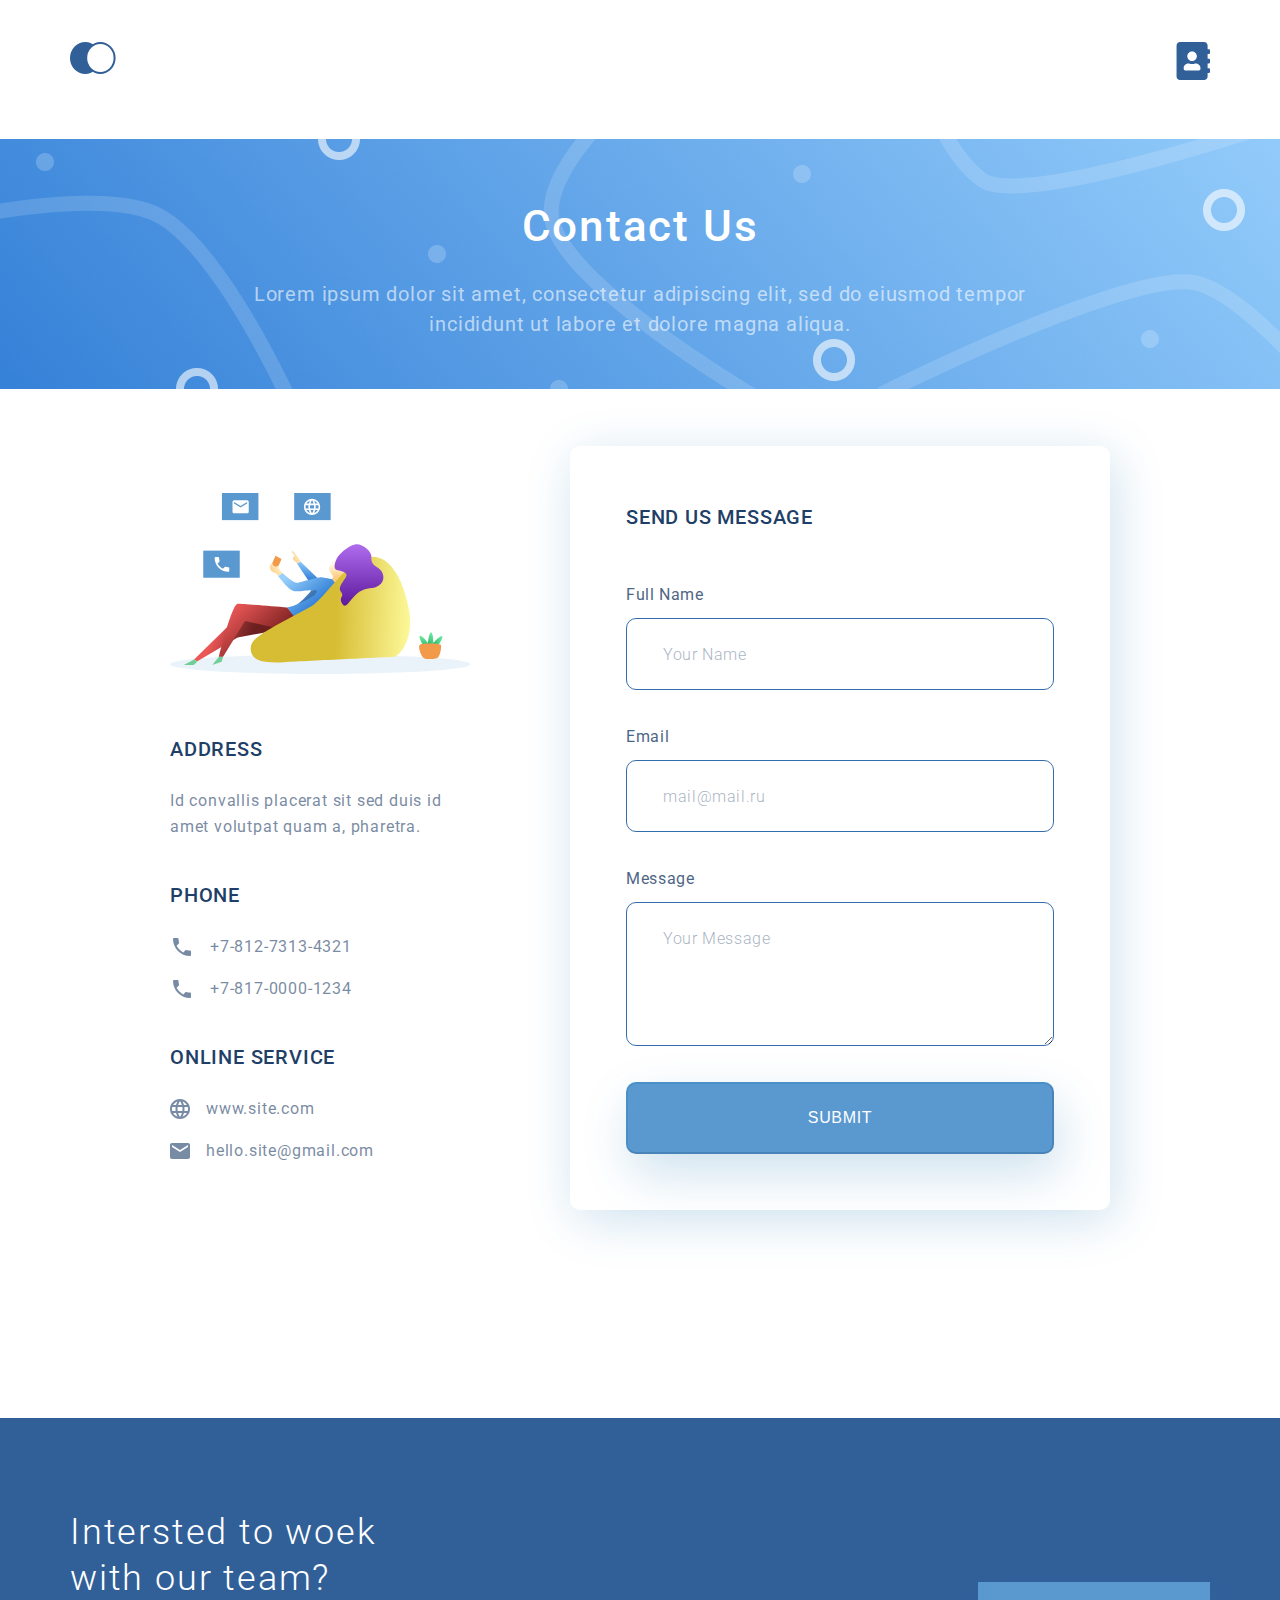
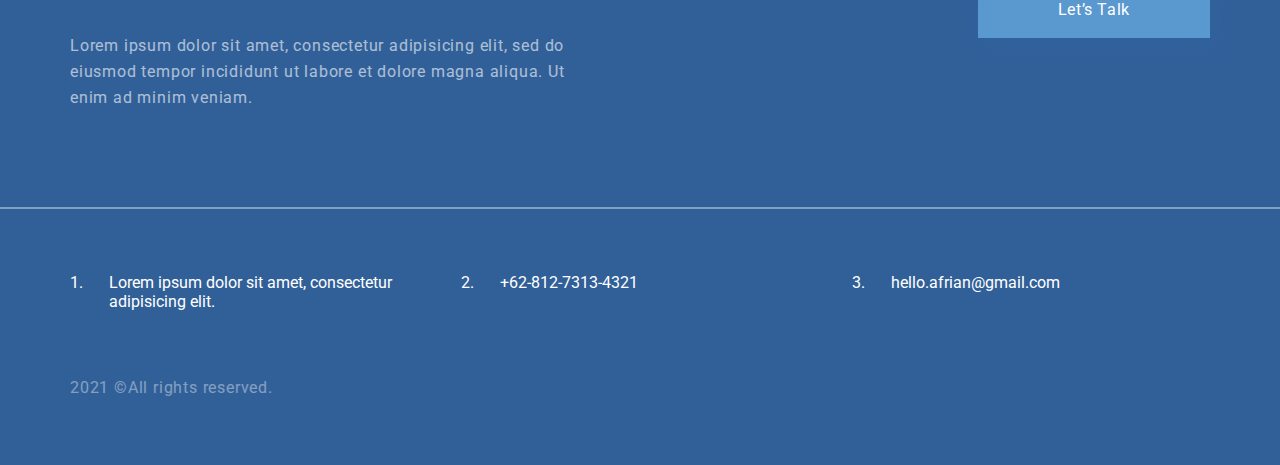
==== contacts.html @ 85115901 "31.03.2021" ====
<!DOCTYPE html>
<html lang="en">
<head>
    <meta charset="UTF-8">
    <meta http-equiv="X-UA-Compatible" content="IE=edge">
    <meta name="viewport" content="width=device-width, initial-scale=1.0">

    <title>GB course</title>

    <link rel="preconnect" href="https://fonts.gstatic.com">
    <link href="https://fonts.googleapis.com/css2?family=Roboto:wght@300;400;500&display=swap" rel="stylesheet">
    <link rel="stylesheet" href="style.css">
</head>
<body>
    <div class="wrapper">
        <div class="content">
            <ul class="header container">
                <li><a href="index.html"><img src="img/logo.svg" alt="logo"></a></li>
                <li><a href="contacts.html"><img src="img/contacts.svg" alt="contacts"></a></li>
            </ul>
            <div class="contact_banner">
                <h2 class="contacts__heading">Contact Us</h2>
                <p class="contact__banner-text">Lorem ipsum dolor sit amet, consectetur adipiscing elit, sed do&nbsp;eiusmod tempor incididunt ut labore et dolore magna aliqua.</p>    
            </div>
                    
            <div class="connection contacts__container">
                <div class="connection__contacts">
                    <div class="connection__info">
                        <img class="contacts-img" src="img/contacts-img.svg" alt="contacts img">
                        <div class="info_plate">                    
                            <h4 class="heading-mini connection__heading-mini">Address</h4>
                            <p class="text">Id convallis placerat sit sed duis id amet volutpat quam a, pharetra.</p>
                        </div>
            
                        <div class="info_plate">                    
                            <h4 class="heading-mini connection__heading-mini">Phone</h4>
                            <ul class="info_plate__list">
                                <li><a  class="text" href="tel:+781273134321"><img src="img/ic_phone_24px.svg" alt="phone">+7-812-7313-4321</a></li>
                                <li><a  class="text" href="tel:+781700001234"><img src="img/ic_phone_24px.svg" alt="phone">+7-817-0000-1234</a></li>
                            </ul>
                        </div>
            
                        <div class="info_plate">                    
                            <h4 class="heading-mini connection__heading-mini">Online service</h4>
                            <ul class="info_plate__list">
                                <li><a  class="text" href="https://geekbrains.ru/" target="_blank"><img src="img/ic_internet.svg" alt="internet image"> www.site.com</a></li>
                                <li><a  class="text" href="mailto:hello.site@gmail.com"><img src="img/ic_email.svg" alt="email image">hello.site@gmail.com</a></li>
                            </ul>        
                        </div>
                    </div>
                    <div class="connection__msg">
                        <form>
                            <h4 class="heading-mini connection__heading-mini">Send us message</h4>
                            <p class="input__label">Full Name</p>
                            <input type="text" required class="input-field" placeholder="Your Name">
                            <p class="input__label">Email</p>
                            <input type="email" required class="input-field" placeholder="mail@mail.ru">
                            <p class="input__label">Message</p>
                            <textarea name="message" id="message" class="input-field" cols="30" rows="10" placeholder="Your Message"></textarea>
                            <button type="submit" class="btn-submit">submit</button>    
                        </form>        
                    </div>    
                </div>
                <div class="map">
                    <script type="text/javascript" charset="utf-8" async src="https://api-maps.yandex.ru/services/constructor/1.0/js/?um=constructor%3Acd5c2c2eaf761f3cd40308abb6741790ad85ade88349284d6545c039265ca2d9&amp;width=100%25&amp;height=480&amp;lang=ru_RU&amp;scroll=true"></script>
                </div>
            </div>
        </div>
        <div class="footer">
            <div class="interested container">
                <div class="interested__content">
                    <h3 class="heading-3 footer__heading">Intersted to woek with our team?</h3>
                    <p class="text footer__text">Lorem ipsum dolor sit amet, consectetur adipisicing elit, sed do eiusmod tempor incididunt ut labore et dolore magna aliqua. Ut enim ad minim veniam.</p>    
                </div>
                <a href="#" class="home__button footer__button">Let’s Talk</a>
            </div>
            <hr>
            <div class="footer-contacts container">
                <ol class="footer__list">
                    <li>Lorem ipsum dolor sit amet, consectetur adipisicing elit.</li>
                    <li>+62-812-7313-4321</li>
                    <li>hello.afrian@gmail.com</li>
                </ol>
                <div class="rights">
                    <p class="text rights__text">2021 &copy;All rights reserved.</p>        
                </div>
            </div>
        </div>
    </div>
</body>
</html>
---- style.css ----
* {
    margin: 0;
    padding: 0;
}

body {
    font-family: 'Roboto', sans-serif;
}

.wrapper {
    display: flex;
    flex-direction: column;
    min-height: 100vh;
}

.content {
    flex-grow: 1;
}

.home__heading {
    font-size: 64px;
    font-weight: 300;
    line-height: 74px;
    letter-spacing: 0.04em;
    color: #1F3F68;
    width: 510px;
    margin-bottom: 34px;
}

.contacts__heading {
    font-weight: 500;
    font-size: 44px;
    line-height: 74px;
    text-align: center;
    letter-spacing: 0.04em;
    color: #FFFFFF;
    padding-bottom: 16px;
}

.heading-3 {
    font-size: 36px;
    font-weight: 300;
    line-height: 46px;
    text-align: center;
    letter-spacing: 0.05em;
    color: #000000;
}

.heading-mini {
    font-size: 20px;
    line-height: 30px;
    letter-spacing: 0.05em;
    color: #1F3F68;
    padding-bottom: 14px;
}

.text {
    font-size: 16px;
    line-height: 26px;
    letter-spacing: 0.05em;
    color: #1F3F68;
    opacity: 0.6;
}

.contact_banner {
    padding-left: calc(50% - 390px);
    padding-right: calc(50% - 390px);
    margin-top: 55px;
    display: flex;
    flex-direction: column;
    justify-content: center;
}

.contact__banner-text {
    font-size: 20px;
    line-height: 30px;
    text-align: center;
    letter-spacing: 0.04em;
    color: rgba(255, 255, 255, 0.6);
}

.container {
    max-width: 1140px;
    margin: 0 auto;
}

.contacts__container {
    width: 940px;
    margin: 0 auto;
}

.home {
    min-height: 768px;
    background: linear-gradient(0deg, #EBF3FB 8.84%, rgba(152, 195, 232, 0) 31.12%);
}

.home__box {
    display: flex;
    flex-direction: column;
}

.header {
    display: flex;
    justify-content: space-between;
    list-style: none;
    padding-top: 42px;
}

.banner {
    padding-top: 105px;
    padding-bottom: 190px;
    flex-grow: 1;
    background-image: url(img/home__bg.png);
    background-repeat: no-repeat;
    background-size: 48%;
    background-position: right 112px;
}

.banner__text {
    width: 425px;
}

.home__button {
    font-size: 16px;
    line-height: 26px;
    text-align: center;
    letter-spacing: 0.04em;
    color: #FFFFFF;
    text-decoration: none;
    background: #5A98D0;
    box-shadow: 5px 10px 20px rgba(53, 110, 173, 0.2);
    border-radius: 10px;
    margin-top: 71px;
    padding: 15px 50px;
    display: inline-block;
}

.home__button:hover,
.btn-submit:hover {
    color: #1F3F68;
    box-shadow: 0px 4px 0px rgba(31, 63, 104, 0.8);
    background-image: linear-gradient(bottom, rgba(0, 0, 0, 0), rgba(0, 0, 0, 0.4));

}

.what-we-do {
    padding-top: 64px;
}

.board {
    display: flex;
    justify-content: space-between;
    padding-top: 64px;
    padding-bottom: 64px;
}

.card {
    width: 359px;
    padding: 44px 32px;
    box-sizing: border-box;
    background: #FFFFFF;
    box-shadow: 5px 20px 50px rgba(16, 112, 177, 0.2);
    border-radius: 10px;
    display: flex;
    flex-direction: column;
}

.card__img {
    align-self: center;
    height: 120px;
    margin-bottom: 51px;
}

.card__text {
    margin-bottom: 28px;
}

.card__link {
    font-size: 14px;
    line-height: 30px;
    letter-spacing: 0.05em;
    color: #5A98D0;
    text-decoration: none;
    display: flex;
    margin-top: auto;
}

.card__link-arrow {
    margin-left: 20px;
}

.project {
    padding-bottom: 112px;
}

.project__text {
    text-align: center;
    color: #222222;
    opacity: 1;
    width: 65%;
    margin: 32px auto 64px;
}

.project__parent {
    display: flex;
    justify-content: space-between;
    margin-top: 32px;
}

.project__item {
    position: relative;
    flex-grow: 1;
}

.project__item-margin {
    margin-right: 32px;
}

.project__img {
    width: 100%;
}

.project__title {
    font-size: 32px;
    line-height: 46px;
    text-align: right;
    letter-spacing: 0.05em;
    color: #FFFFFF;
    position: absolute;
    top: 64px;
    right: 64px;
}

.project__title-left {
    top: 32px;
    left: 32px;
    text-align: left;
    right: auto;
}

.interested {
    display: flex;
    justify-content: space-between;
    align-items: center;
    margin-bottom: 96px;
}

.interested__content {
    width: 495px;
}

.footer {
    background: #316099;
    padding-top: 91px;
}

.footer__heading {
    text-align: left;
    width: 340px;
    color: #FFFFFF;
    padding-bottom: 32px;
}

.footer__button {
    padding: 15px 80px;
    border-radius: 0;
    margin-top: 0;
}

hr {
    border: 1px solid #FFFFFF;
    opacity: 0.4;
}

.footer__text {
    color: #FFFFFF;
}

.footer-contacts {
    padding-top: 64px;
    padding-bottom: 64px;
}

.footer__list {
    display: flex;
    justify-content: space-between;
    padding-bottom: 64px;
    color: #FFFFFF;
    counter-reset: item;
}

.footer__list li {
    list-style: none;
    padding-left: 39px;
    width: 319px;
}

.footer__list li:before {
    counter-increment: item;
    content: counter(item) ".";
    position: absolute;
    margin-left: -39px;
}

.rights__text {
    color: #FFFFFF;
    opacity: 0.4;
}

.contact_banner {
    min-height: 250px;
    background-image: url(img/Contacts_bg.png);
    background-repeat: no-repeat;
    background-position: center;
    margin-bottom: 57px;
}

.connection__contacts {
    display: flex;
    justify-content: space-between;
    align-items: center;
    margin-bottom: 96px;
}

.connection__heading-mini {
    text-transform: uppercase;
    font-weight: 500;
    letter-spacing: 0.04em;
    padding-bottom: 0;
    margin-bottom: 24px;
}

.connection__info {
    width: 300px;
    margin-right: 100px;
}

.info_plate {
    margin-bottom: 40px;
}

.contacts-img {
    margin-bottom: 56px;
}

.info_plate:last-child {
    margin-bottom: 0;
}

.info_plate__list {
    list-style: none;
}

.info_plate__list li {
    display: flex;
    align-items: center;
    margin-bottom: 16px;
}

.info_plate__list li:last-child {
    margin-bottom: 0;
}

.info_plate ul img {
    margin-right: 16px;
}

.info_plate a {
    text-decoration: none;
    display: flex;
    align-items: center;
}

.connection__msg {
    flex-grow: 1;
    box-shadow: 5px 10px 50px rgba(16, 112, 177, 0.2);
    border-radius: 10px;
}

.connection__msg form {
    padding: 56px;
}

.connection__msg form .connection__heading-mini {
    margin-bottom: 48px;
}

.input-field {
    font-family: inherit;
    font-weight: 300;
    font-size: 16px;
    line-height: 30px;
    letter-spacing: 0.04em;
    color: #1F3F68;
    opacity: 1;
    border: 1px solid #356EAD;
    box-sizing: border-box;
    border-radius: 10px;
    width: 100%;
    margin-bottom: 32px;
    height: 72px;
    padding-left: 36px;
}

.input-field::placeholder {
    color: #1F3F68;
    opacity: 0.4;
}

#message {
    padding-top: 21px;
    height: 144px;
}

.btn-submit {
    background: #5A98D0;
    box-shadow: 5px 20px 50px rgba(16, 112, 177, 0.2);
    border-color: rgba(16, 112, 177, 0.2);
    border-radius: 10px;
    font-weight: 500;
    font-size: 16px;
    line-height: 26px;
    text-align: center;
    letter-spacing: 0.04em;
    color: #FFFFFF;
    text-transform: uppercase;
    width: 100%;
    height: 72px;
}

.input__label {
    line-height: 30px;
    letter-spacing: 0.04em;
    color: #1F3F68;
    opacity: 0.8;
    margin-bottom: 8px;
}

.map {
    width: 100%;
    padding-bottom: 112px;
}

@media (max-width: 1024px) {
    .container {
        padding-left: 32px;
        padding-right: 32px;
    }

    .header {
        padding-top: 36px;
    }

    .banner {
        padding-top: 110px;
        background-position: right 283px;
    }

    .board {
        flex-direction: column;
        align-items: center;
        padding-bottom: 127px;
    }

    .card {
        margin-bottom: 32px;
        padding: 41px 30px;
    }

    .card__img {
        margin-bottom: 47px;
    }

    .project {
        padding-bottom: 109px;
    }

    .project__text {
        width: 75%;
    }

    .project__title-left {
        font-size: 28px;
        top: 19px;
        left: 19px;
    }

    .footer {
        padding-top: 47px;
    }

    .interested {
        margin-bottom: 64px;
    }

    .interested__container {
        padding-left: 124px;
        padding-right: 124px;
    }

    .interested__content {
        width: 336px;
    }

    .footer__button {
        padding: 3px 30px;
        margin-top: 54px;
    }

    .footer__list {
        flex-direction: column;
    }

    .footer__list li {
        width: auto;
        padding-bottom: 25px;
    }

    .footer__list li:last-child {
        padding-bottom: 0;
    }
}

@media (max-width: 667px) {
    .container {
        padding-left: 20px;
        padding-right: 20px;
    }

    .home {
        min-height: 376px;
        padding-bottom: 41px;
        box-sizing: border-box;
    }

    .header {
        padding-top: 24px;
    }

    .banner {
        padding-top: 36px;
        padding-bottom: 0;
        display: flex;
        flex-direction: column;
        align-items: center;
        background-image: none;
    }

    .home__heading {
        font-size: 32px;
        line-height: 37px;
        text-align: center;
        width: 100%;
        margin-bottom: 12px;
    }

    .banner__text {
        width: 100%;
        text-align: center;
    }

    .home__button {
        font-size: 12px;
        padding: 0 8px;
        margin-top: 32px;
    }

    .heading-3 {
        font-size: 24px;
        line-height: 28px;
    }

    .what-we-do {
        padding-top: 48px;
    }

    .board {
        padding-top: 32px;
        padding-bottom: 64px;
    }

    .card {
        width: 100%;
    }

    .project {
        padding-bottom: 64px;
    }

    .project__text {
        width: 100%;
        margin-bottom: 82px;
    }

    .project__parent {
        flex-direction: column;
        margin-top: 16px;
    }

    .project__item-margin {
        margin-right: 0;
        margin-bottom: 16px;
    }

    .project__title {
        font-size: 16px;
        line-height: 19px;
        top: 16px;
        right: 16px;
    }

    .project__title-left {
        left: 16px;
    }

    .footer {
        padding-top: 18px;
    }

    .interested {
        flex-direction: column;
    }

    .interested__content {
        width: 100%;
    }

    .footer__text {
        text-align: center;
    }

    .interested {
        margin-bottom: 32px;
    }

    .interested__container {
        padding-left: 16px;
        padding-right: 16px;
    }

    .footer__heading {
        text-align: center;
        width: 210px;
        margin: 0 auto;
    }

    .footer__button {
        font-size: 16px;
        line-height: 26px;
        margin-top: 40px;
        padding: 3px 30px;
    }

    .footer-contacts {
        padding-top: 32px;
        padding-bottom: 32px;
    }

    .footer__list {
        padding-bottom: 32px;
    }

    .footer__list li {
        width: 200px;
    }

    .rights {
        text-align: center;
    }
}
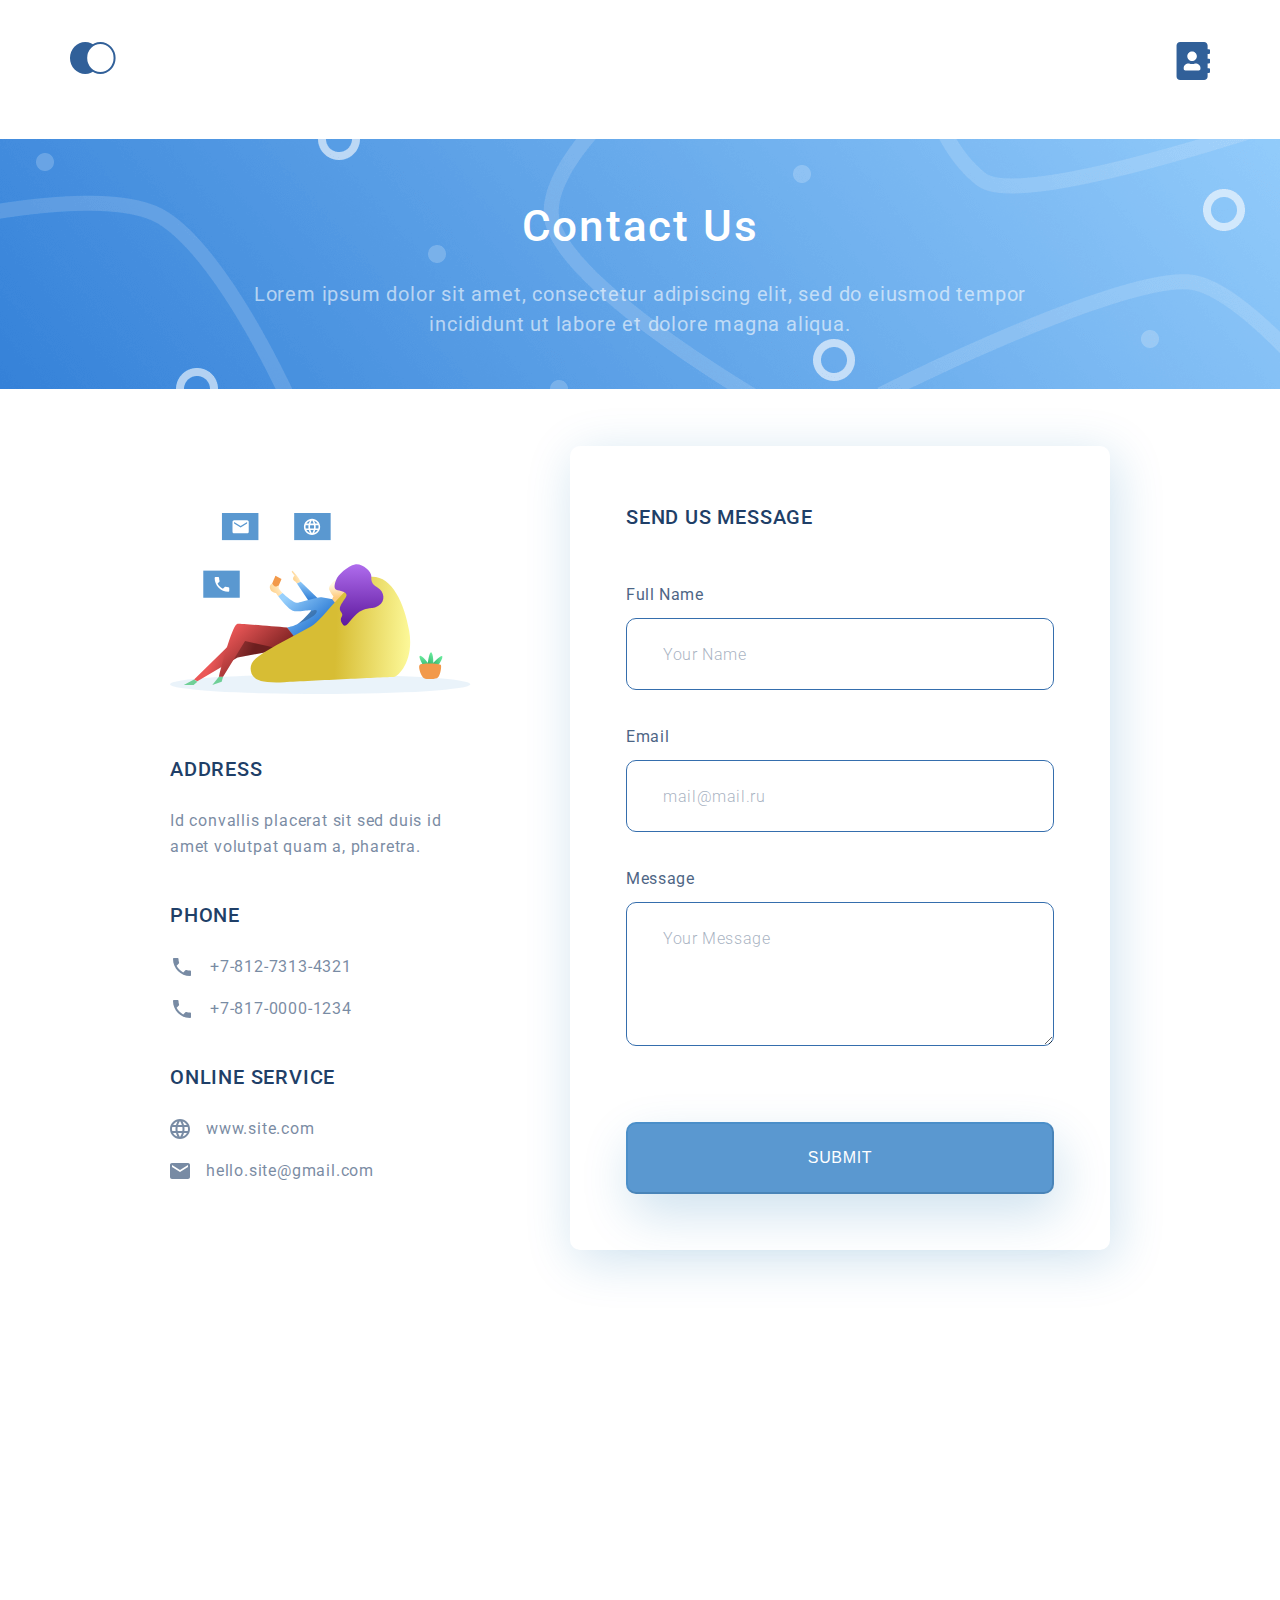
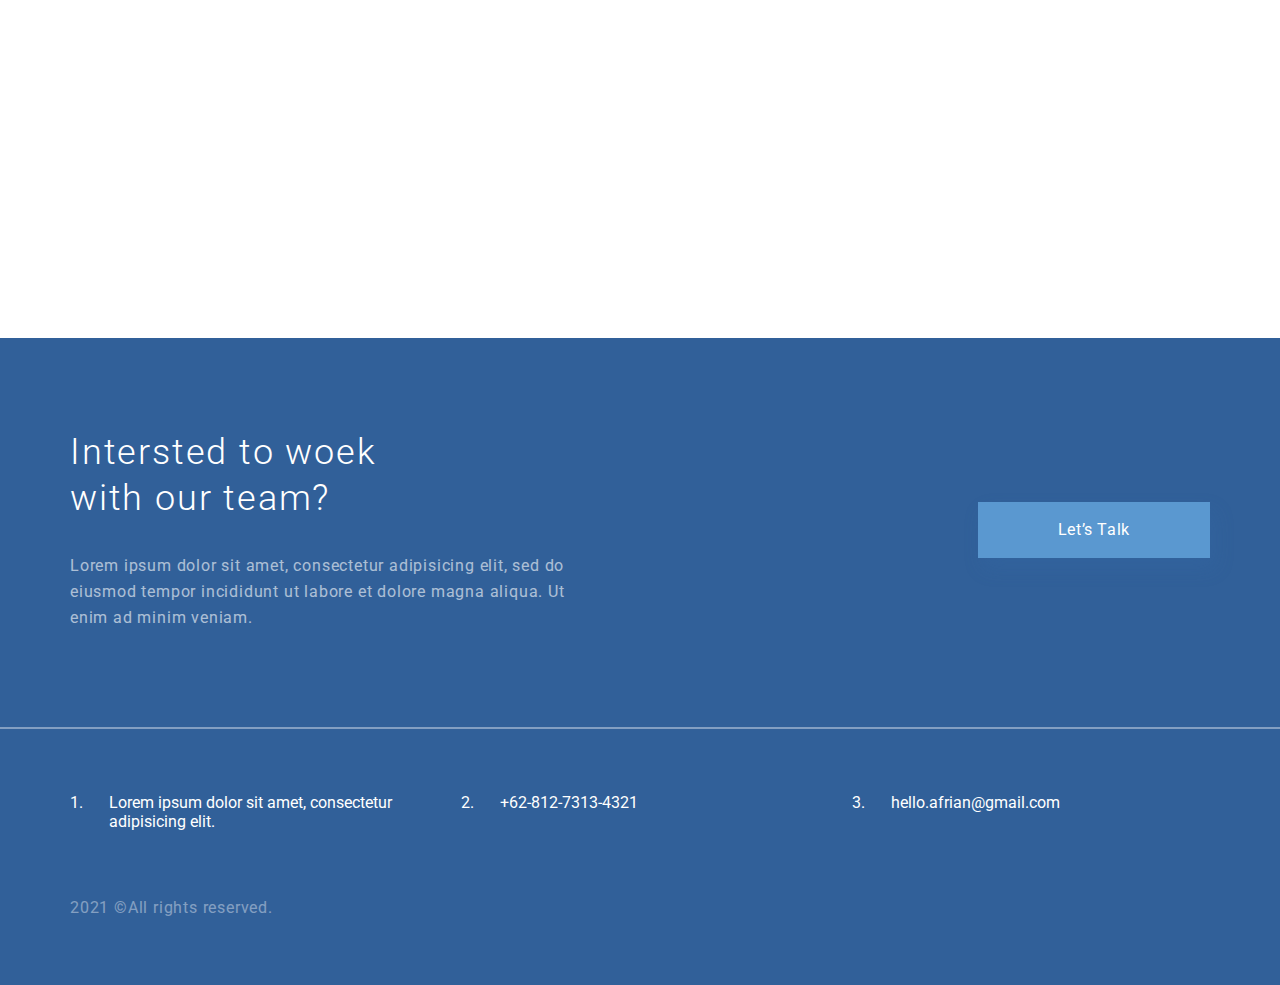
==== commit 26942bc6: "finish 31.03.2021" ====
--- a/contacts.html
+++ b/contacts.html
@@ -14,7 +14,7 @@
 <body>
     <div class="wrapper">
         <div class="content">
-            <ul class="header container">
+            <ul class="header container contacts__header">
                 <li><a href="index.html"><img src="img/logo.svg" alt="logo"></a></li>
                 <li><a href="contacts.html"><img src="img/contacts.svg" alt="contacts"></a></li>
             </ul>
@@ -61,13 +61,11 @@
                         </form>        
                     </div>    
                 </div>
-                <div class="map">
-                    <script type="text/javascript" charset="utf-8" async src="https://api-maps.yandex.ru/services/constructor/1.0/js/?um=constructor%3Acd5c2c2eaf761f3cd40308abb6741790ad85ade88349284d6545c039265ca2d9&amp;width=100%25&amp;height=480&amp;lang=ru_RU&amp;scroll=true"></script>
-                </div>
+                <div id="map" class="map"></div>
             </div>
         </div>
         <div class="footer">
-            <div class="interested container">
+            <div class="interested container interested__container">
                 <div class="interested__content">
                     <h3 class="heading-3 footer__heading">Intersted to woek with our team?</h3>
                     <p class="text footer__text">Lorem ipsum dolor sit amet, consectetur adipisicing elit, sed do eiusmod tempor incididunt ut labore et dolore magna aliqua. Ut enim ad minim veniam.</p>    
@@ -75,7 +73,7 @@
                 <a href="#" class="home__button footer__button">Let’s Talk</a>
             </div>
             <hr>
-            <div class="footer-contacts container">
+            <div class="footer-contacts container interested__container">
                 <ol class="footer__list">
                     <li>Lorem ipsum dolor sit amet, consectetur adipisicing elit.</li>
                     <li>+62-812-7313-4321</li>
@@ -87,5 +85,14 @@
             </div>
         </div>
     </div>
+    <script src="https://api-maps.yandex.ru/2.1/?lang=ru_RU" type="text/javascript"></script>
+    <script>        
+        ymaps.ready(function () {
+            var map = new ymaps.Map("map", {
+                center: [44.544691, 34.284338],
+                zoom: 12
+            });
+        })
+    </script>
 </body>
 </html>--- a/style.css
+++ b/style.css
@@ -63,12 +63,17 @@
 }
 
 .contact_banner {
+    min-height: 250px;
     padding-left: calc(50% - 390px);
     padding-right: calc(50% - 390px);
+    margin-bottom: 57px;
     margin-top: 55px;
     display: flex;
     flex-direction: column;
     justify-content: center;
+    background-image: url(img/Contacts_bg.png);
+    background-repeat: no-repeat;
+    background-position: center;
 }
 
 .contact__banner-text {
@@ -305,14 +310,6 @@
 .rights__text {
     color: #FFFFFF;
     opacity: 0.4;
-}
-
-.contact_banner {
-    min-height: 250px;
-    background-image: url(img/Contacts_bg.png);
-    background-repeat: no-repeat;
-    background-position: center;
-    margin-bottom: 57px;
 }
 
 .connection__contacts {
@@ -409,6 +406,7 @@
 
 #message {
     padding-top: 21px;
+    margin-bottom: 72px;
     height: 144px;
 }
 
@@ -438,7 +436,8 @@
 
 .map {
     width: 100%;
-    padding-bottom: 112px;
+    height: 480px;
+    margin-bottom: 112px;
 }
 
 @media (max-width: 1024px) {
@@ -451,6 +450,10 @@
         padding-top: 36px;
     }
 
+    .contacts__header {
+        padding-top: 18px;
+    }
+
     .banner {
         padding-top: 110px;
         background-position: right 283px;
@@ -518,6 +521,56 @@
 
     .footer__list li:last-child {
         padding-bottom: 0;
+    }
+
+    .contact_banner {
+        margin-top: 41px;
+        margin-bottom: 64px;
+    }
+
+    .contact__banner-text {
+        max-width: 520px;
+        margin: 0 auto;
+    }
+
+    .contacts__container {
+        width: auto;
+    }
+
+    .connection__contacts {
+        flex-direction: column;
+        margin-bottom: 64px;
+    }
+
+    .connection__info {
+        margin-right: 0;
+        margin-bottom: 64px;
+    }
+
+    .contacts-img {
+        margin-bottom: 64px;
+    }
+
+    .connection__msg {
+        width: 520px;
+    }
+
+    .connection__msg form {
+        padding: 54px;
+    }
+
+    .connection__msg form .connection__heading-mini {
+        max-width: 180px;
+        margin-bottom: 12px;
+    }
+
+    #message {
+        margin-bottom: 70px;
+    }
+
+    .map {
+        margin-bottom: 64px;
+        height: 392px;
     }
 }
 
@@ -667,4 +720,90 @@
     .rights {
         text-align: center;
     }
+
+    .contacts__header {
+        padding-top: 13px;
+    }
+
+    .contact_banner {
+        margin-top: 38px;
+        margin-bottom: 46px;
+    }
+
+    .contacts__heading {
+        font-size: 24px;
+        line-height: 28px;
+        padding-bottom: 32px;
+    }
+
+    .contact__banner-text {
+        font-size: 16px;
+        line-height: 30px;
+        margin-left: 17px;
+        margin-right: 17px;
+    }
+
+    .connection__contacts {
+        margin-bottom: 32px;
+    }
+
+    .info_plate {
+        margin-bottom: 32px;
+    }
+
+    .connection__info {
+        margin-bottom: 32px;
+    }
+
+    .connection__msg {
+        margin-left: 17px;
+        margin-right: 17px;
+        width: auto;
+    }
+
+    .connection__msg form {
+        padding: 36px;
+    }
+
+    .connection__msg form .connection__heading-mini {
+        font-size: 16px;
+        line-height: 30px;
+        max-width: 100%;
+        margin-bottom: 31px;
+    }
+
+    .input__label {
+        font-size: 14px;
+        margin-bottom: 5px;
+    }
+
+    .input-field {
+        margin-bottom: 20px;
+        font-size: 14px;
+        padding-left: 24px;
+        height: 46px;
+    }
+
+    #message {
+        padding-top: 13px;
+        margin-bottom: 46px;
+        height: 92px;
+    }
+
+    .btn-submit {
+        height: 46px;
+    }
+
+    .map {
+        margin-bottom: 32px;
+        height: 349px;
+    }
+
+    .interested {
+        margin-bottom: 48px;
+    }
+
+    .footer__button {
+        margin-top: 32px;
+    }
 }